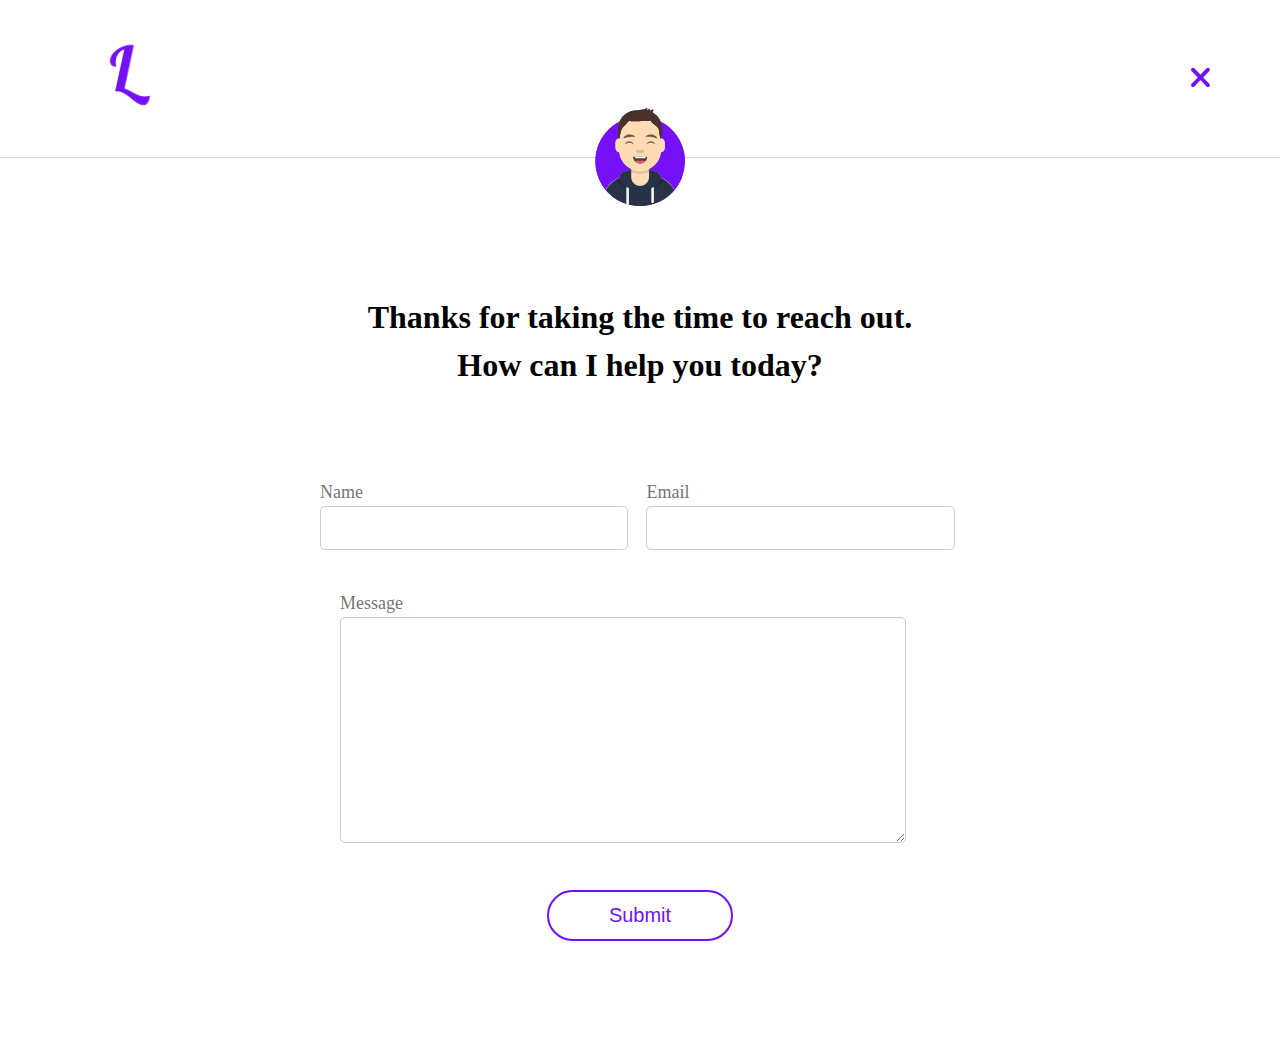
==== contact.html @ 3b3e8fa2 "Source Code" ====
<!DOCTYPE html>
<html>

<head>
    <title>Contact | Laksh Kundnani</title>
    <meta charset="utf-8">
    <meta name="viewport" content="width=device-width, initial-scale=1">
    <meta http-equiv="x-ua-compatible" content="ie=edge">
    <link rel="stylesheet" href="styles/contact.css">
    <link rel="stylesheet" href="https://cdnjs.cloudflare.com/ajax/libs/font-awesome/6.0.0-beta3/css/all.min.css">
</head>

<body>
    <header class="header" id="header">
        <nav class="navbar">
            <div class="logo">
                <a href="#header" class="header-logo">
                    <img src="images/logo1.png" alt="logo">
                </a>
            </div>
            <div class="wrapper">
                <a href="index.html">
                    <span>
                        <i class="fas fa-xmark"></i>
                    </span>
                </a>
            </div>
        </nav>
    </header>


    <div class="contact-page">
        <section class="main-section">
            <div class="container">
                <div class="columns is-centered">
                    <div class="column is-8">
                        <img class="main-avatar" src="images/mf-avatar.svg">
                        <h1 class="main-title">Thanks for taking the time to reach out. How can I help you today?</h1>
                    </div>
                </div>
            </div>
        </section>

        <section class="form-section">
            <div class="container">
                <form method="POST">
                    <div class="form-column1">
                        <div class="form-half-column">
                            <div class="form-field">
                                <label class="form-label">Name</label>
                                <div class="form-control">
                                    <input name="name" type="text" required="">
                                </div>
                            </div>
                        </div>
                        <div class="form-half-column">
                            <div class="form-field">
                                <label class="form-label">Email</label>
                                <div class="form-control">
                                    <input name="email" type="email" required="">
                                </div>
                            </div>
                        </div>
                    </div>
                    <div class="form-column2">
                        <div class="form-column">
                            <div class="form-field">
                                <label class="form-label">Message</label>
                                <div class="form-control">
                                    <textarea name="message" rows="5" required=""></textarea>
                                </div>
                            </div>
                            <div class="form-field">
                                <label class="form-hidden"></label>
                                <div class="form-control">
                                    <input class="form-hidden" type="hidden">
                                </div>
                            </div>
                        </div>
                    </div>
                    <div class="form-column3">
                        <div class="form-submit-column">
                            <div class="form-field">
                                <div class="form-control">
                                    <button class="form-submit-button">Submit</button>
                                </div>
                            </div>
                        </div>
                    </div>
                </form>
            </div>
        </section>
    </div>
</body>

</html>
---- styles/contact.css ----
* {
    margin: 0;
    padding: 0;
}

body {
    font-family: 'eurostile';
    -webkit-font-smoothing: antialiased;
    line-height: 1.5;
    text-align: center;
}

/* Header */
.header {
    background-color: white;
    padding: 20px;
    color: #333;
    border-bottom: 0.5px solid rgb(212, 212, 212);
}

.header .logo img {
    justify-content: center;
    align-items: center;
    border-radius: 10px;
    width: 120px;
    height: 90px;
}

.navbar {
    display: flex;
    justify-content: space-between;
    align-items: center;
}

.logo {
    margin: 10px 0 10px 50px;
    display: flex;
    flex-direction: column;
}

.wrapper {
    display: flex;
    align-items: center;
    margin: 10px 50px 10px 0;
}

.wrapper a {
    color: #7410f5;
    border-radius: 50%;
    text-decoration: none;
    transition: 0.4s cubic-bezier(0.68, -0.55, 0.265, 1.55);
}

.wrapper a span {
    color: #7410f5;
    font-size: 30px;
}

/* Main Section */
.main-section img {
    margin-top: -50px;
    max-width: 90px;
    margin-bottom: 80px;
}

.contact-page .main-title {
    word-break: break-word;
    font-size: 2rem;
    margin-bottom: 30px;
}

/* Form Section */
form {
    min-width: 640px;
    max-width: 640px;
    overflow: hidden;
}

.form-section {
    text-align: left;
    padding: 60px 0;
    background-color: #fff;
}

.container {
    display: flex;
    align-items: center;
    justify-content: center;
    max-width: 600px;
    margin: 0 auto;
    padding: 0 20px;
}

.form-column1 {
    display: flex;
    flex-wrap: wrap;
    justify-content: space-between;
}

.form-column2 {
    display: flex;
    flex-wrap: wrap;
    margin: 20px;
}

.form-column3 {
    justify-content: center;
    display: flex;
    flex-wrap: wrap;
    margin: 20px;
}

.form-half-column {
    flex-basis: calc(49%);
}

.form-field {
    margin-bottom: 20px;
}

.form-label {
    display: block;
    font-size: 18px;
}

label {
    color: rgba(24, 29, 37, 0.65);
    transition: color 0.3s;
}

.form-control {
    position: relative;
    align-items: center;
}

.form-control input,
.form-control textarea {
    width: 90%;
    padding: 12px;
    font-size: 16px;
    border: 1px solid #ccc;
    border-radius: 5px;
    transition: border-color 0.3s;
}

.form-control textarea {
    height: 200px;
    width: 540px;
}

.form-control input:focus,
.form-control textarea:focus {
    border-color: #7410f5;
    outline: none;
}

.form-submit-button {
    background-color: #fff;
    text-decoration: none;
    font-size: 20px;
    padding: 12px 60px;
    border-radius: 40px;
    border: 2px solid #7410f5;
    color: #7410f5;
    transition: background-color 0.4s, color 0.3s;
    margin: auto;
}

.form-submit-button:hover {
    background-color: #7410f5;
    color: white;
}
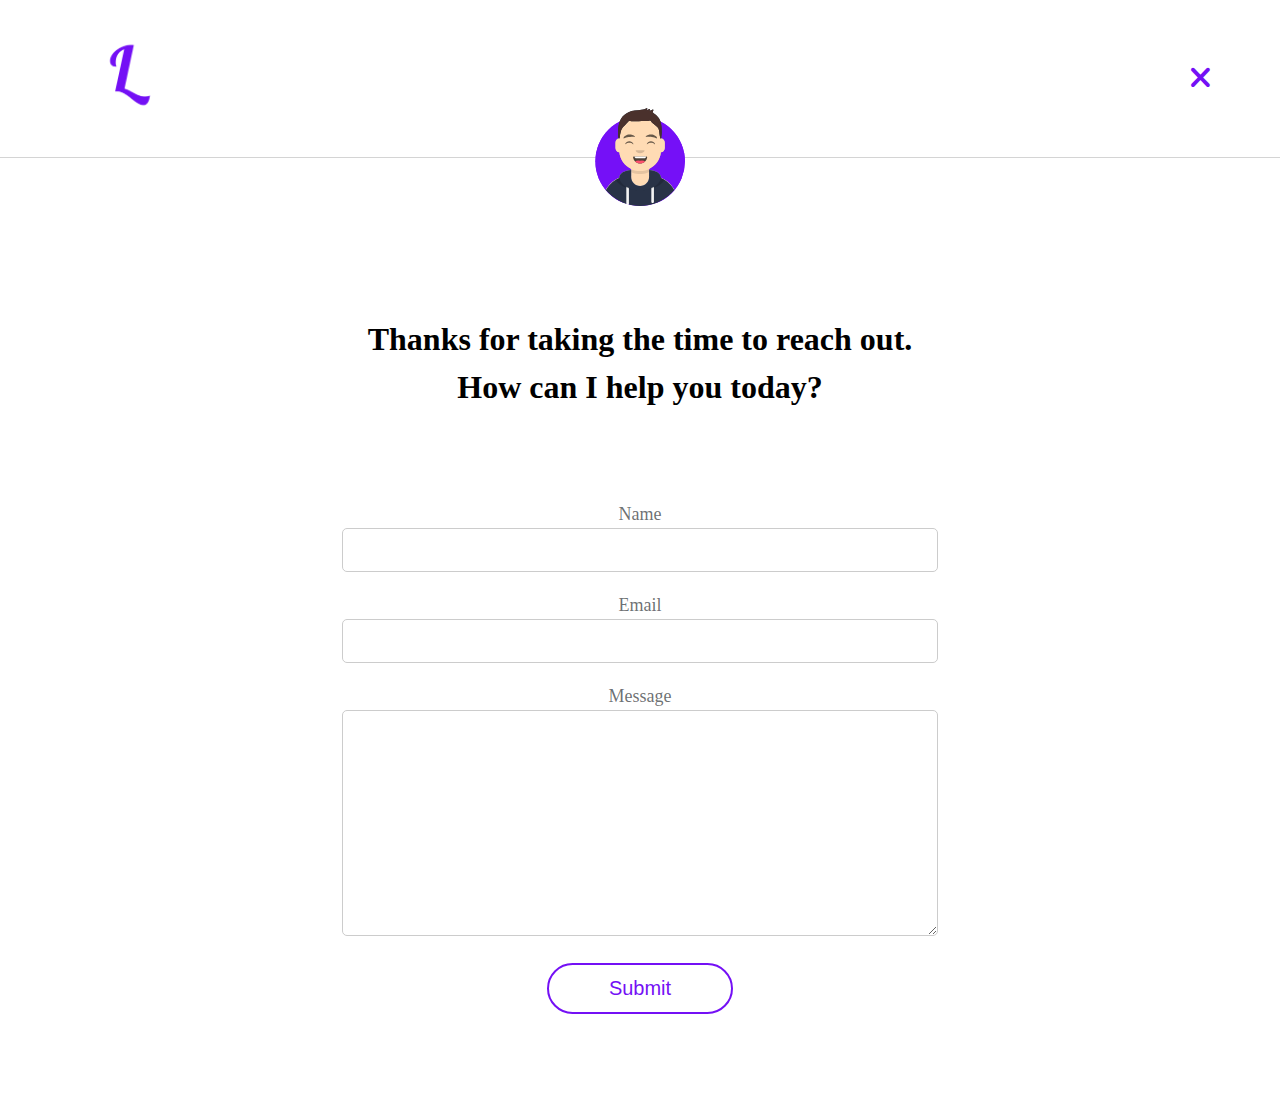
==== commit b7619116: "minor bug fixes" ====
--- a/contact.html
+++ b/contact.html
@@ -43,7 +43,7 @@
 
         <section class="form-section">
             <div class="container">
-                <form method="POST">
+                <form method="POST" action="/">
                     <div class="form-column1">
                         <div class="form-half-column">
                             <div class="form-field">
--- a/styles/contact.css
+++ b/styles/contact.css
@@ -1,13 +1,11 @@
-* {
-    margin: 0;
-    padding: 0;
-}
-
 body {
     font-family: 'eurostile';
     -webkit-font-smoothing: antialiased;
     line-height: 1.5;
     text-align: center;
+    margin: 0;
+    padding: 0;
+    box-sizing: border-box;
 }
 
 /* Header */
@@ -71,13 +69,13 @@
 
 /* Form Section */
 form {
-    min-width: 640px;
+    width: 100%;
     max-width: 640px;
     overflow: hidden;
 }
 
 .form-section {
-    text-align: left;
+    text-align: center;
     padding: 60px 0;
     background-color: #fff;
 }
@@ -91,27 +89,16 @@
     padding: 0 20px;
 }
 
-.form-column1 {
+.form-column1,
+.form-column2,
+.form-column3 {
     display: flex;
-    flex-wrap: wrap;
-    justify-content: space-between;
-}
-
-.form-column2 {
-    display: flex;
-    flex-wrap: wrap;
-    margin: 20px;
-}
-
-.form-column3 {
-    justify-content: center;
-    display: flex;
-    flex-wrap: wrap;
-    margin: 20px;
+    flex-direction: column;
+    width: 100%;
 }
 
 .form-half-column {
-    flex-basis: calc(49%);
+    width: 100%;
 }
 
 .form-field {
@@ -135,7 +122,7 @@
 
 .form-control input,
 .form-control textarea {
-    width: 90%;
+    width: 95%;
     padding: 12px;
     font-size: 16px;
     border: 1px solid #ccc;
@@ -145,7 +132,6 @@
 
 .form-control textarea {
     height: 200px;
-    width: 540px;
 }
 
 .form-control input:focus,
@@ -170,3 +156,38 @@
     background-color: #7410f5;
     color: white;
 }
+
+@media screen and (max-width: 768px) {
+    .logo {
+        margin: 0;
+    }
+
+    .wrapper {
+        margin: 0;
+    }
+
+    .header .logo img {
+        margin-left: 0;
+        border-radius: 10px;
+        width: 80px;
+        height: 50px;
+    }    
+
+    .container {
+        align-items: center;
+        padding: 0 10px;
+    }
+
+    .form-control input, textarea {
+        width: 150px;
+    }
+
+    .form-control text-area {
+        width: 50px;
+        height: 150px;
+    }
+
+    .form-submit-button {
+        padding: 12px 30px;
+    }
+}